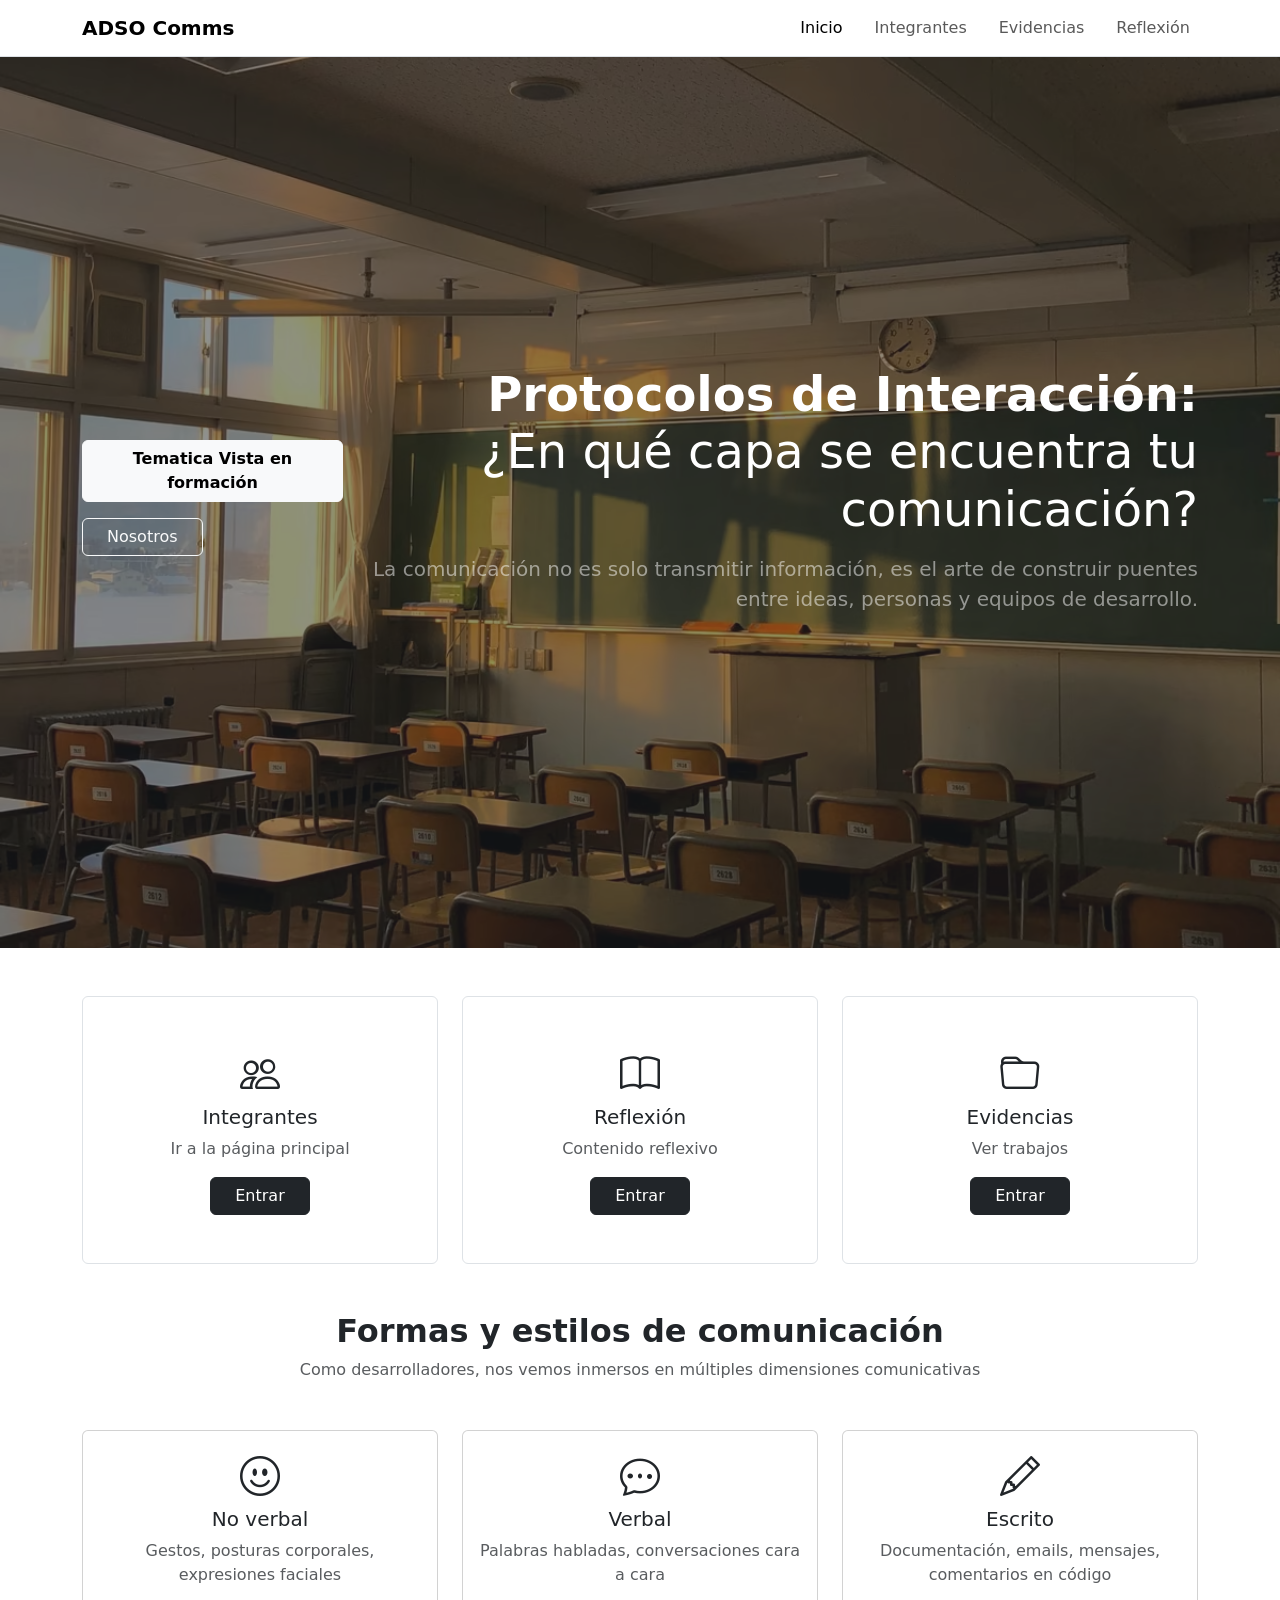
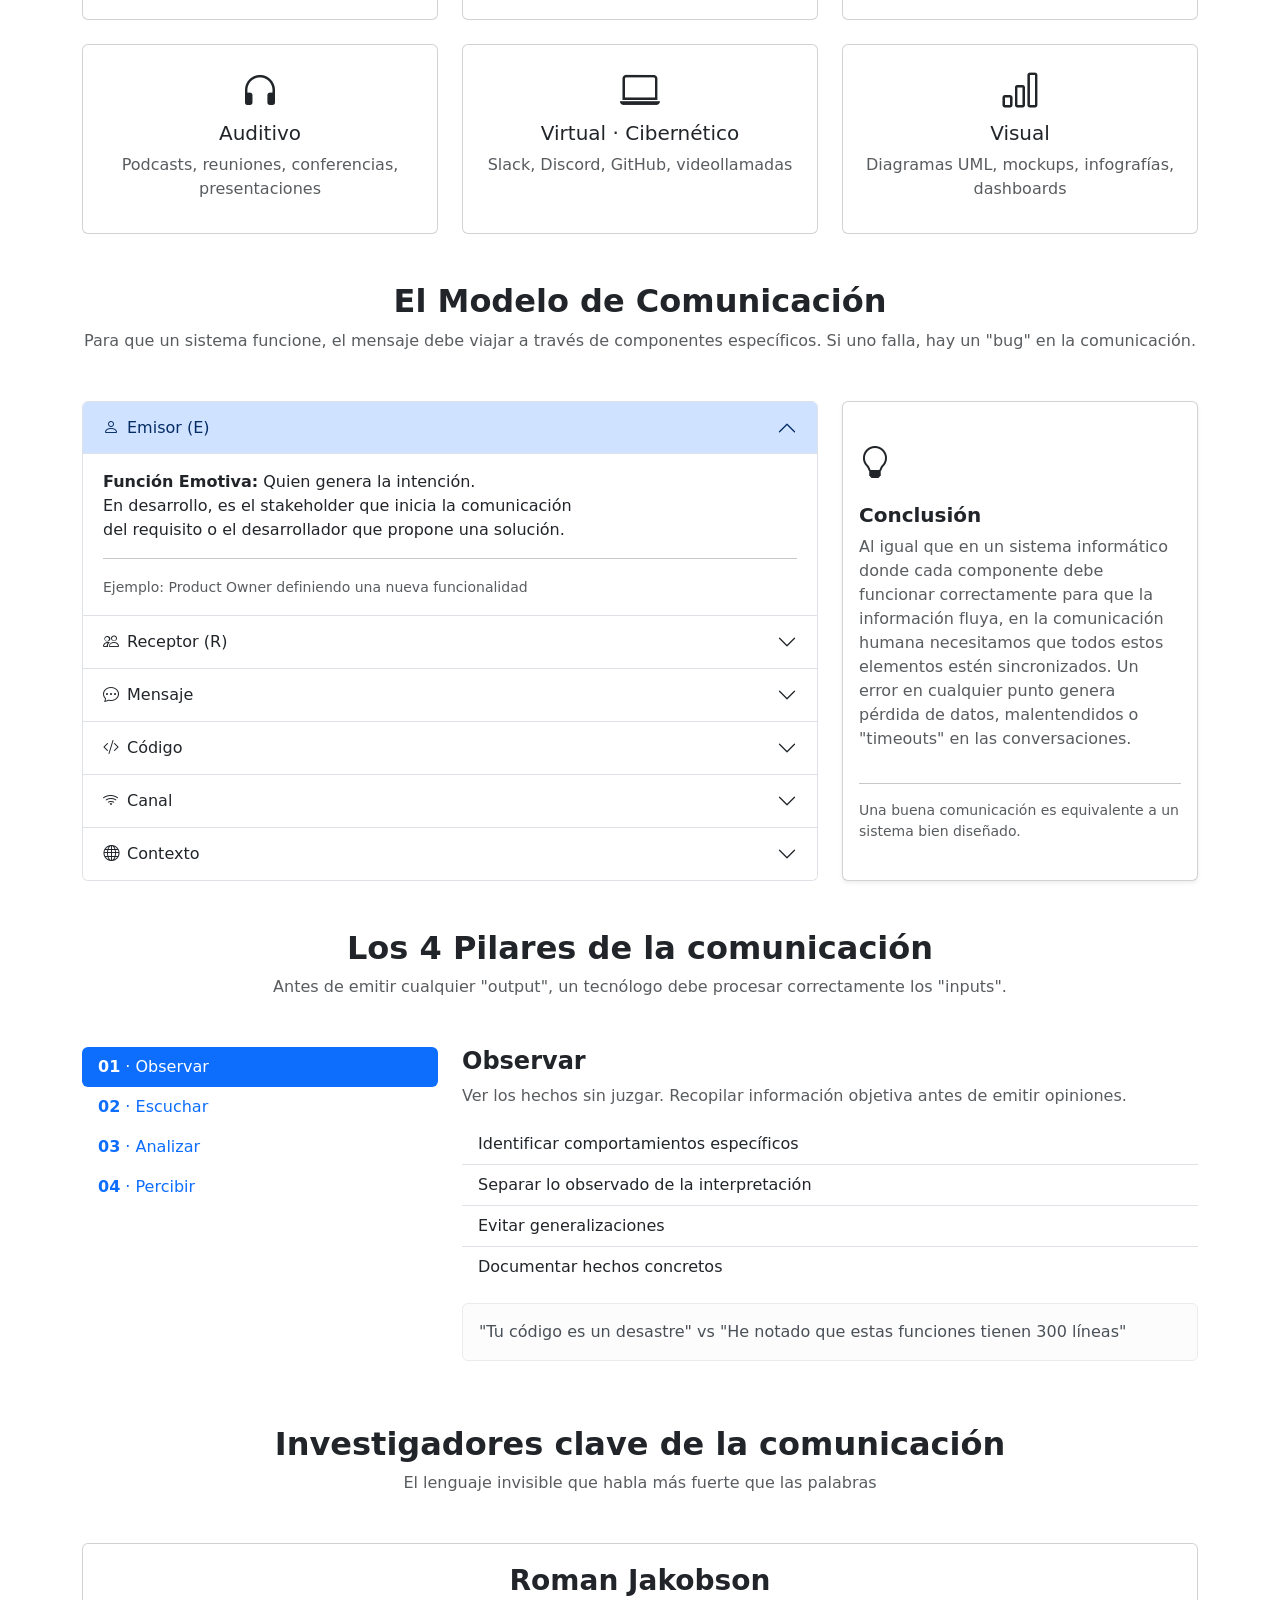
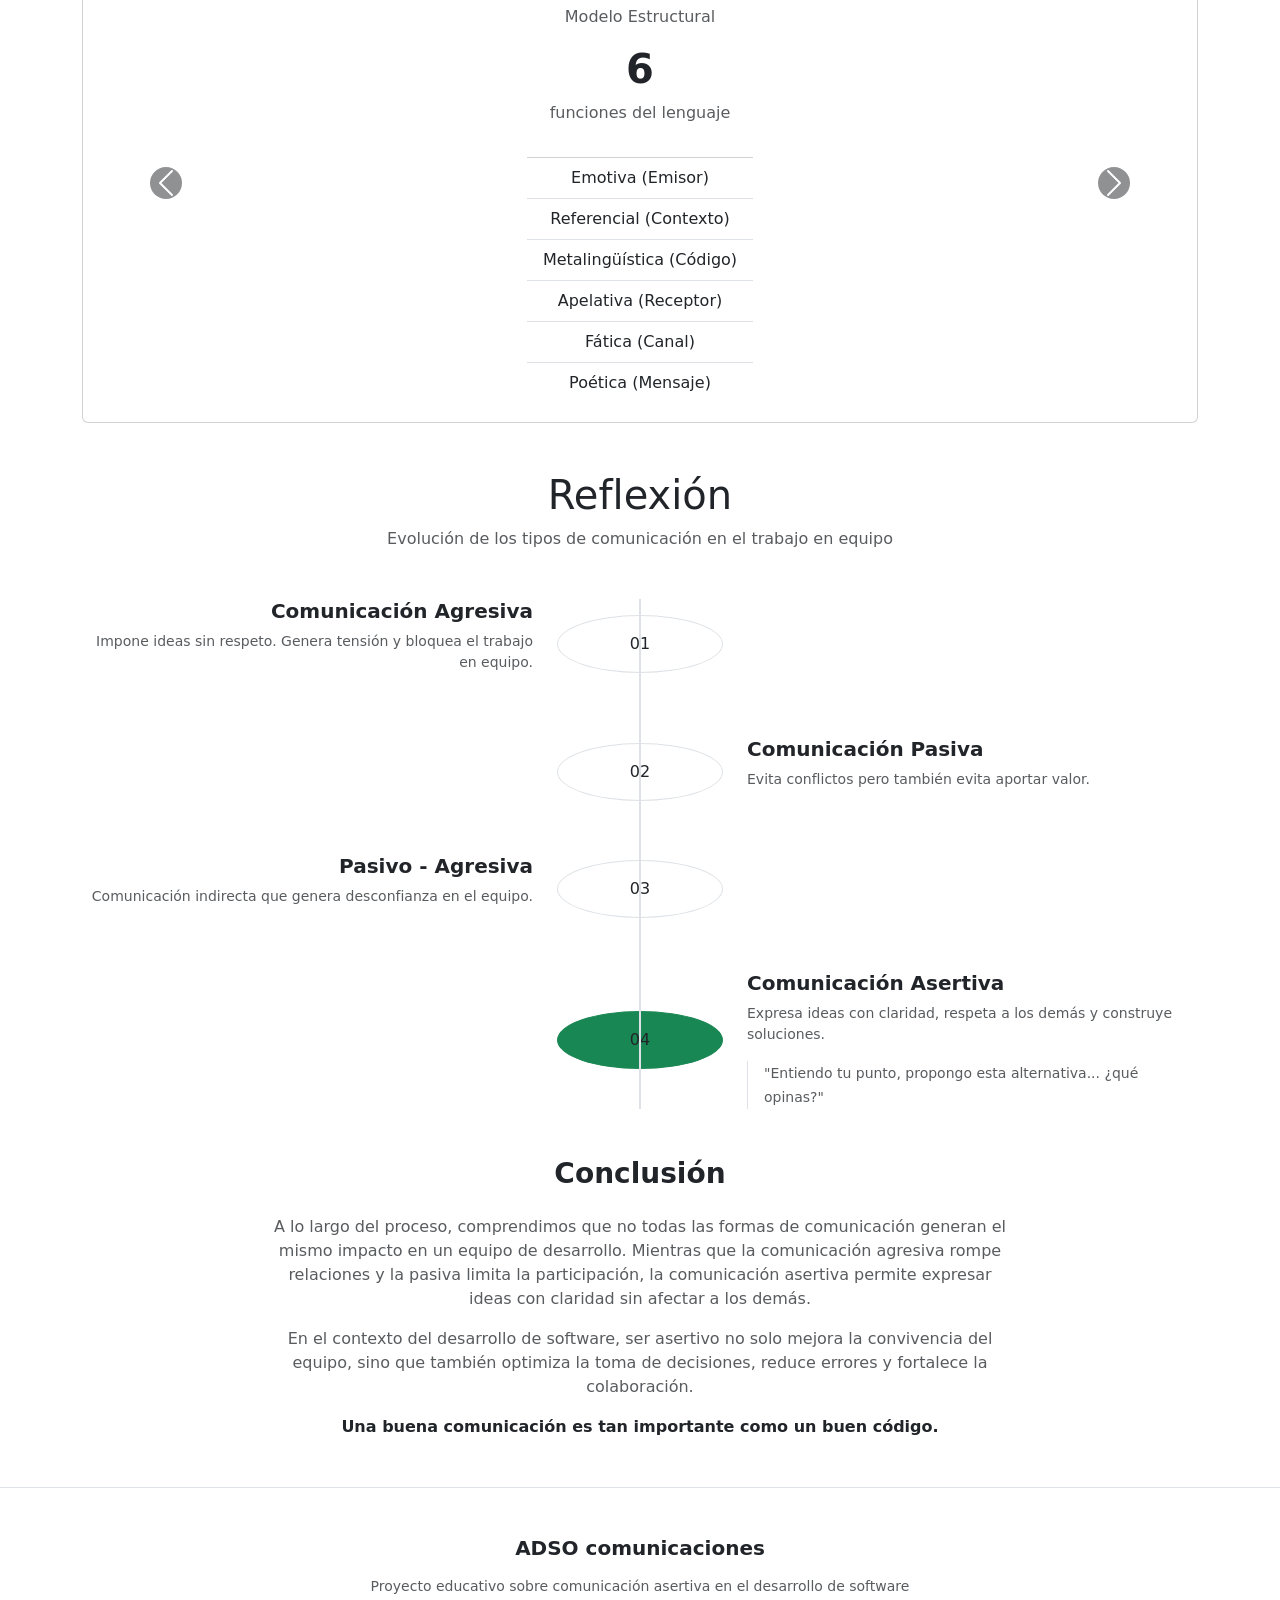
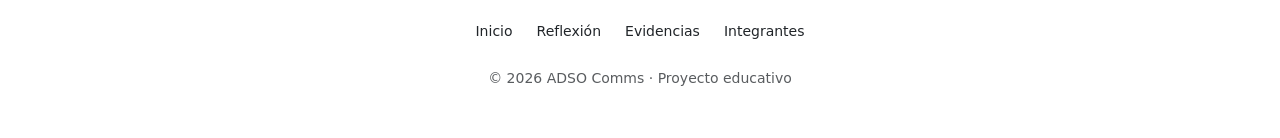
==== index.html @ 1f2e99f3 "Nombre cambiado a index.html" ====
<!DOCTYPE html>
<html lang="es">
<head>
<meta charset="UTF-8">
<meta name="viewport" content="width=device-width, initial-scale=1.0">
<title>ADSO Comms · Inicio</title>
<link rel="stylesheet" href="index.css">
<link href="https://cdn.jsdelivr.net/npm/bootstrap-icons/font/bootstrap-icons.css" rel="stylesheet">
<link href="https://cdn.jsdelivr.net/npm/bootstrap@5.3.8/dist/css/bootstrap.min.css" rel="stylesheet">
<link href="https://fonts.googleapis.com/css2?family=Syne:wght@400;700;800&family=IBM+Plex+Sans:ital,wght@0,400;0,600;1,400&family=IBM+Plex+Mono:wght@400;600&display=swap" rel="stylesheet">

</head>
<body class="pt-5">

<nav class="navbar navbar-expand-lg bg-white border-bottom fixed-top">
  <div class="container">

    <a class="navbar-brand fw-bold" href="inicio.html">ADSO Comms</a>

    <button class="navbar-toggler" type="button" data-bs-toggle="collapse" data-bs-target="#menu">
      <span class="navbar-toggler-icon"></span>
    </button>

    <div class="collapse navbar-collapse justify-content-end" id="menu">
      <ul class="navbar-nav gap-3">
        <li class="nav-item">
          <a class="nav-link active" href="inicio.html">Inicio</a>
        </li>
        <li class="nav-item">
          <a class="nav-link" href="integrantes.html">Integrantes</a>
        </li>
        <li class="nav-item">
          <a class="nav-link" href="evidencias.html">Evidencias</a>
        </li>
        <li class="nav-item">
          <a class="nav-link" href="integrantes.html#reflexion">Reflexión</a>
        </li>
      </ul>
    </div>
  </div>
</nav>

<section class="vh-100 d-flex align-items-center text-white position-relative"
         style="background: url('hero.avif')  center/cover no-repeat;">

  <!-- Overlay -->
  <div class="position-absolute top-0 start-0 w-100 h-100 bg-dark opacity-50"></div>

  <div class="container position-relative">
    <div class="row align-items-center">

      <!-- IZQUIERDA → BOTONES -->
      <div class="col-lg-3 d-flex justify-content-lg-start justify-content-center">
        <div class="d-flex gap-3 flex-wrap">
          <a href="#tematica" class="btn btn-light px-4 fw-semibold">
            Tematica Vista en formación
          </a>

          <a href="#footer" class="btn btn-outline-light px-4">
            Nosotros
          </a>
        </div>
      </div>

      <!-- DERECHA → TEXTO -->
      <div class="col-lg-9 text-lg-end text-center">

        <h1 class="fw-bold display-5">
          Protocolos de Interacción:<br>
          <span class="fw-light">¿En qué capa se encuentra tu comunicación?</span>
        </h1>

        <p class="lead mt-3 text-white-50">
          La comunicación no es solo transmitir información, es el arte de construir puentes entre ideas, personas y equipos de desarrollo.
        </p>

      </div>

    </div>
  </div>

</section>


<section class="container my-5">
  <div class="row g-4">

    <div class="col-md-4">
      <div class="card text-center border">
        <div class="card-body py-5">
          <i class="bi bi-people fs-1 mb-3"></i>
          <h5 class="card-title">Integrantes</h5>
          <p class="text-muted">Ir a la página principal</p>
          <a href="integrantes.html" class="btn btn-dark px-4">Entrar</a>
        </div>
      </div>
    </div>

    <div class="col-md-4">
      <div class="card text-center border">
        <div class="card-body py-5">
          <i class="bi bi-book fs-1 mb-3"></i>
          <h5 class="card-title">Reflexión</h5>
          <p class="text-muted">Contenido reflexivo</p>
          <a href="integrantes.html#reflexion" class="btn btn-dark px-4">Entrar</a>
        </div>
      </div>
    </div>

    <div class="col-md-4">
      <div class="card text-center border">
        <div class="card-body py-5">
          <i class="bi bi-folder fs-1 mb-3"></i>
          <h5 class="card-title">Evidencias</h5>
          <p class="text-muted">Ver trabajos</p>
          <a href="evidencias.html" class="btn btn-dark px-4">Entrar</a>
        </div>
      </div>
    </div>
  </div>
</section>

<section class="container my-5" id="tematica">

  <!-- TÍTULO -->
  <div class="text-center mb-5">
    <h2 class="fw-bold">Formas y estilos de comunicación</h2>
    <p class="text-muted">
      Como desarrolladores, nos vemos inmersos en múltiples dimensiones comunicativas
    </p>
  </div>

  <!-- GRID -->
  <div class="row g-4">

    <!-- ITEM -->
    <div class="col-md-4">
      <div class="card text-center h-100">
        <div class="card-body">
          <i class="bi bi-emoji-smile fs-1 mb-3"></i>
          <h5>No verbal</h5>
          <p class="text-muted">Gestos, posturas corporales, expresiones faciales</p>
        </div>
      </div>
    </div>

    <div class="col-md-4">
      <div class="card text-center h-100">
        <div class="card-body">
          <i class="bi bi-chat-dots fs-1 mb-3"></i>
          <h5>Verbal</h5>
          <p class="text-muted">Palabras habladas, conversaciones cara a cara</p>
        </div>
      </div>
    </div>

    <div class="col-md-4">
      <div class="card text-center h-100">
        <div class="card-body">
          <i class="bi bi-pencil fs-1 mb-3"></i>
          <h5>Escrito</h5>
          <p class="text-muted">Documentación, emails, mensajes, comentarios en código</p>
        </div>
      </div>
    </div>

    <div class="col-md-4">
      <div class="card text-center h-100">
        <div class="card-body">
          <i class="bi bi-headphones fs-1 mb-3"></i>
          <h5>Auditivo</h5>
          <p class="text-muted">Podcasts, reuniones, conferencias, presentaciones</p>
        </div>
      </div>
    </div>

    <div class="col-md-4">
      <div class="card text-center h-100">
        <div class="card-body">
          <i class="bi bi-laptop fs-1 mb-3"></i>
          <h5>Virtual · Cibernético</h5>
          <p class="text-muted">Slack, Discord, GitHub, videollamadas</p>
        </div>
      </div>
    </div>

    <div class="col-md-4">
      <div class="card text-center h-100">
        <div class="card-body">
          <i class="bi bi-bar-chart fs-1 mb-3"></i>
          <h5>Visual</h5>
          <p class="text-muted">Diagramas UML, mockups, infografías, dashboards</p>
        </div>
      </div>
    </div>

  </div>

</section>

<div class="divider"></div>

<section class="container my-5">

  <!-- TITULO -->
  <div class="text-center mb-5">
    <h2 class="fw-bold">El Modelo de Comunicación</h2>
    <p class="text-muted">
      Para que un sistema funcione, el mensaje debe viajar a través de componentes específicos.
      Si uno falla, hay un "bug" en la comunicación.
    </p>
  </div>

  <div class="row g-4">

    <!-- IZQUIERDA → ACCORDION -->
    <div class="col-lg-8">

      <div class="accordion" id="modeloComunicacion">

        <!-- EMISOR -->
        <div class="accordion-item">
          <h2 class="accordion-header">
            <button class="accordion-button" data-bs-toggle="collapse" data-bs-target="#emisor">
              <i class="bi bi-person me-2"></i> Emisor (E)
            </button>
          </h2>
          <div id="emisor" class="accordion-collapse collapse show" data-bs-parent="#modeloComunicacion">
            <div class="accordion-body">
              <strong>Función Emotiva:</strong> Quien genera la intención. <br>
              En desarrollo, es el stakeholder que inicia la comunicación <br>
              del requisito o el desarrollador que propone una solución.
              <hr>
              <small class="text-muted">Ejemplo: Product Owner definiendo una nueva funcionalidad</small>
            </div>
          </div>
        </div>

        <!-- RECEPTOR -->
        <div class="accordion-item">
          <h2 class="accordion-header">
            <button class="accordion-button collapsed" data-bs-toggle="collapse" data-bs-target="#receptor">
              <i class="bi bi-people me-2"></i> Receptor (R)
            </button>
          </h2>
          <div id="receptor" class="accordion-collapse collapse" data-bs-parent="#modeloComunicacion">
            <div class="accordion-body">
              <strong>Función Apelativa:</strong> Quien procesa la información. <br>
              El equipo de desarrollo que recibe y ejecuta las órdenes o el cliente <br>
              que recibe actualizaciones.
              <hr>
              <small class="text-muted">Ejemplo: Equipo Scrum recibiendo user stories</small>
            </div>
          </div>
        </div>

        <!-- MENSAJE -->
        <div class="accordion-item">
          <h2 class="accordion-header">
            <button class="accordion-button collapsed" data-bs-toggle="collapse" data-bs-target="#mensaje">
              <i class="bi bi-chat-dots me-2"></i> Mensaje
            </button>
          </h2>
          <div id="mensaje" class="accordion-collapse collapse" data-bs-parent="#modeloComunicacion">
            <div class="accordion-body">
              <strong>Función Poética:</strong> El paquete de datos transmitido. <br>
              La información estructurada que contiene el contenido a comunicar.
              <hr>
              <small class="text-muted">Ejemplo: Especificación técnica o documentación de API</small>
            </div>
          </div>
        </div>

        <!-- CODIGO -->
        <div class="accordion-item">
          <h2 class="accordion-header">
            <button class="accordion-button collapsed" data-bs-toggle="collapse" data-bs-target="#codigo">
              <i class="bi bi-code-slash me-2"></i> Código
            </button>
          </h2>
          <div id="codigo" class="accordion-collapse collapse" data-bs-parent="#modeloComunicacion">
            <div class="accordion-body">
              <strong>Función Metalingüística:</strong> El lenguaje o protocolo usado. <br>
              Puede ser lenguaje natural, diagramas UML, o código de programación compartido.
              <hr>
              <small class="text-muted">Ejemplo: JavaScript, diagramas, Jira</small>
            </div>
          </div>
        </div>

        <!-- CANAL -->
        <div class="accordion-item">
          <h2 class="accordion-header">
            <button class="accordion-button collapsed" data-bs-toggle="collapse" data-bs-target="#canal">
              <i class="bi bi-wifi me-2"></i> Canal
            </button>
          </h2>
          <div id="canal" class="accordion-collapse collapse" data-bs-parent="#modeloComunicacion">
            <div class="accordion-body">
              <strong>Función Fática:</strong> El medio físico o virtual por donde viaja el mensaje. <br>
              Si falla el canal, hay un "404" en la comunicación.
              <hr>
              <small class="text-muted">Ejemplo: Slack, Zoom, email</small>
            </div>
          </div>
        </div>

        <!-- CONTEXTO -->
        <div class="accordion-item">
          <h2 class="accordion-header">
            <button class="accordion-button collapsed" data-bs-toggle="collapse" data-bs-target="#contexto">
              <i class="bi bi-globe me-2"></i> Contexto
            </button>
          </h2>
          <div id="contexto" class="accordion-collapse collapse" data-bs-parent="#modeloComunicacion">
            <div class="accordion-body">
              <strong>Función Referencial:</strong> El entorno que da sentido a los datos. <br>
              Sin contexto, el mensaje puede malinterpretarse completamente.
              <hr>
              <small class="text-muted">Ejemplo: Sprint, deadline, tecnologías</small>
            </div>
          </div>
        </div>

      </div>

    </div>

    <!-- DERECHA → CONCLUSIÓN -->
    <div class="col-lg-4">

      <div class="card h-100 shadow-sm">
        <div class="card-body d-flex flex-column justify-content-center">

          <i class="bi bi-lightbulb fs-2 mb-3"></i>

          <h5 class="fw-bold">Conclusión</h5>

          <p class="text-muted">
            Al igual que en un sistema informático donde cada componente debe 
            funcionar correctamente para que la información fluya, en la comunicación 
            humana necesitamos que todos estos elementos estén sincronizados. 
            Un error en cualquier punto genera pérdida de datos, malentendidos o "timeouts" 
            en las conversaciones.
          </p>

          <hr>

          <small class="text-muted">
            Una buena comunicación es equivalente a un sistema bien diseñado.
          </small>

        </div>
      </div>

    </div>

  </div>

</section>


<div class="divider"></div>
<section class="container my-5">

  <!-- TITULO -->
  <div class="text-center mb-5">
    <h2 class="fw-bold">Los 4 Pilares de la comunicación</h2>
    <p class="text-muted">
      Antes de emitir cualquier "output", un tecnólogo debe procesar correctamente los "inputs".
    </p>
  </div>

  <div class="row">

    <!-- IZQUIERDA → PILARES -->
    <div class="col-lg-4 mb-4">

      <div class="nav flex-column nav-pills" id="pilares-tab" role="tablist">

        <button class="nav-link active text-start" data-bs-toggle="pill" data-bs-target="#p1">
          <strong>01</strong> · Observar
        </button>

        <button class="nav-link text-start" data-bs-toggle="pill" data-bs-target="#p2">
          <strong>02</strong> · Escuchar
        </button>

        <button class="nav-link text-start" data-bs-toggle="pill" data-bs-target="#p3">
          <strong>03</strong> · Analizar
        </button>

        <button class="nav-link text-start" data-bs-toggle="pill" data-bs-target="#p4">
          <strong>04</strong> · Percibir
        </button>

      </div>

    </div>

    <!-- DERECHA → CONTENIDO -->
    <div class="col-lg-8">

      <div class="tab-content">

        <!-- OBSERVAR -->
        <div class="tab-pane fade show active" id="p1">

          <h4 class="fw-bold">Observar</h4>
          <p class="text-muted">
            Ver los hechos sin juzgar. Recopilar información objetiva antes de emitir opiniones.
          </p>

          <ul class="list-group list-group-flush mb-3">
            <li class="list-group-item">Identificar comportamientos específicos</li>
            <li class="list-group-item">Separar lo observado de la interpretación</li>
            <li class="list-group-item">Evitar generalizaciones</li>
            <li class="list-group-item">Documentar hechos concretos</li>
          </ul>

          <div class="alert alert-light">
            "Tu código es un desastre" vs "He notado que estas funciones tienen 300 líneas"
          </div>

        </div>

        <!-- ESCUCHAR -->
        <div class="tab-pane fade" id="p2">

          <h4 class="fw-bold">Escuchar</h4>
          <p class="text-muted">
            Atención activa al cliente o equipo. No solo oír, sino comprender el mensaje completo.
          </p>

          <div class="alert alert-light">
            Leer completamente las user stories antes de estimar evita errores de comunicación.
          </div>

        </div>

        <!-- ANALIZAR -->
        <div class="tab-pane fade" id="p3">

          <h4 class="fw-bold">Analizar</h4>
          <p class="text-muted">
            Procesar la información de forma lógica y aplicar pensamiento crítico.
          </p>

          <div class="alert alert-light">
            Como en debugging: reproduce el error antes de proponer una solución.
          </div>

        </div>

        <!-- PERCIBIR -->
        <div class="tab-pane fade" id="p4">

          <h4 class="fw-bold">Percibir</h4>
          <p class="text-muted">
            Entender el contexto y reconocer emociones propias y ajenas.
          </p>

          <div class="alert alert-light">
            La asertividad surge al combinar correctamente los 4 pilares.
          </div>

        </div>

      </div>

    </div>

  </div>

</section>
<div class="divider"></div>

<section class="container my-5">

  <!-- TITULO -->
  <div class="text-center mb-5">
    <h2 class="fw-bold">Investigadores clave de la comunicación</h2>
    <p class="text-muted">
      El lenguaje invisible que habla más fuerte que las palabras
    </p>
  </div>

  <!-- CAROUSEL -->
  <div id="investCarousel" class="carousel slide" data-bs-ride="carousel">
  <div class="carousel-inner fixed-carousel">

      <!-- JAKOBSON -->
      <div class="carousel-item active">
        <div class="card text-center p-4">

          <h3 class="fw-bold">Roman Jakobson</h3>
          <p class="text-muted">Modelo Estructural</p>

          <h1 class="fw-bold">6</h1>
          <p class="text-muted">funciones del lenguaje</p>

          <ul class="list-group list-group-flush mt-3">
            <li class="list-group-item">Emotiva (Emisor)</li>
            <li class="list-group-item">Referencial (Contexto)</li>
            <li class="list-group-item">Metalingüística (Código)</li>
            <li class="list-group-item">Apelativa (Receptor)</li>
            <li class="list-group-item">Fática (Canal)</li>
            <li class="list-group-item">Poética (Mensaje)</li>
          </ul>

        </div>
      </div>

      <!-- EKMAN -->
      <div class="carousel-item">
        <div class="card text-center p-4">

          <h3 class="fw-bold">Paul Ekman</h3>
          <p class="text-muted">Microexpresiones</p>

          <h1 class="fw-bold">7</h1>
          <p class="text-muted">emociones universales</p>

          <ul class="list-group list-group-flush mt-3">
            <li class="list-group-item">Alegría</li>
            <li class="list-group-item">Ira</li>
            <li class="list-group-item">Sorpresa</li>
            <li class="list-group-item">Tristeza</li>
            <li class="list-group-item">Miedo</li>
            <li class="list-group-item">Asco</li>
            <li class="list-group-item">Desprecio</li>
          </ul>

        </div>
      </div>

      <!-- MEHRABIAN -->
      <div class="carousel-item">
        <div class="card text-center p-4">

          <h3 class="fw-bold">Albert Mehrabian</h3>
          <p class="text-muted">Regla 7-38-55</p>

          <h5 class="fw-bold mt-3">Distribución del impacto comunicativo</h5>
          <p class="text-muted">lenguaje corporal</p>

          <div class="mt-3">

            <!-- ITEM -->
            <div class="row align-items-center mb- small">
              <div class="col-5">Palabras</div>
              <div class="col-4">
                <div class="progress" style="height: 6px;">
                  <div class="progress-bar" style="width: 7%"></div>
                </div>
              </div>
              <div class="col-3 text-end">7%</div>
            </div>

            <!-- ITEM -->
            <div class="row align-items-center mb-2 small">
              <div class="col-5 text-nowrap">Tono de voz</div>
              <div class="col-4">
                <div class="progress" style="height: 6px;">
                  <div class="progress-bar bg-secondary" style="width: 38%"></div>
                </div>
              </div>
              <div class="col-3 text-end text-nowrap">38%</div>
            </div>

            <!-- ITEM -->
            <div class="row align-items-center small">
              <div class="col-5 ">Lenguaje corporal</div>
              <div class="col-4">
                <div class="progress" style="height: 6px;">
                  <div class="progress-bar bg-dark" style="width: 55%"></div>
                </div>
              </div>
              <div class="col-3 text-end">55%</div>
            </div>

          </div>
        </div>
      </div>

    </div>

    <!-- BOTONES -->
    <button class="carousel-control-prev" type="button" data-bs-target="#investCarousel" data-bs-slide="prev">
      <span class="carousel-control-prev-icon bg-dark rounded-circle"></span>
    </button>

    <button class="carousel-control-next" type="button" data-bs-target="#investCarousel" data-bs-slide="next">
      <span class="carousel-control-next-icon bg-dark rounded-circle"></span>
    </button>

  </div>

</section>

<section class="container my-5">

  <!-- TITULO -->
  <div class="text-center mb-5">
    <h1 class="fw-light">Reflexión</h1>
    <p class="text-muted">
      Evolución de los tipos de comunicación en el trabajo en equipo
    </p>
  </div>

  <div class="position-relative">

    <!-- LINEA -->
    <div class="position-absolute top-0 start-50 translate-middle-x h-100 border"></div>

    <!-- ITEM -->
    <div class="row mb-5 align-items-center">

      <div class="col-md-5 text-end">
        <h5 class="fw-semibold">Comunicación Agresiva</h5>
        <p class="text-muted small">
          Impone ideas sin respeto. Genera tensión y bloquea el trabajo en equipo.
        </p>
      </div>

      <div class="col-md-2 text-center">
        <div class="rounded-circle border p-3">01</div>
      </div>

      <div class="col-md-5"></div>

    </div>

    <!-- ITEM -->
    <div class="row mb-5 align-items-center">

      <div class="col-md-5"></div>

      <div class="col-md-2 text-center">
        <div class="rounded-circle border p-3 bg-white">02</div>
      </div>

      <div class="col-md-5">
        <h5 class="fw-semibold">Comunicación Pasiva</h5>
        <p class="text-muted small">
          Evita conflictos pero también evita aportar valor.
        </p>
      </div>

    </div>

    <!-- ITEM -->
    <div class="row mb-5 align-items-center">

      <div class="col-md-5 text-end">
        <h5 class="fw-semibold">Pasivo - Agresiva</h5>
        <p class="text-muted small">
          Comunicación indirecta que genera desconfianza en el equipo.
        </p>
      </div>

      <div class="col-md-2 text-center">
        <div class="rounded-circle border p-3 bg-white">03</div>
      </div>

      <div class="col-md-5"></div>

    </div>

    <!-- DESTACADO -->
    <div class="row mb-5 align-items-center">

      <div class="col-md-5"></div>

      <div class="col-md-2 text-center">
        <div class="rounded-circle border border-success p-3 bg-success text-dark">
          04
        </div>
      </div>

      <div class="col-md-5">
        <h5 class="fw-bold">Comunicación Asertiva</h5>
        <p class="text-muted small">
          Expresa ideas con claridad, respeta a los demás y construye soluciones.
        </p>

        <div class="border-start ps-3 mt-3">
          <small class="text-muted">
            "Entiendo tu punto, propongo esta alternativa... ¿qué opinas?"
          </small>
        </div>
      </div>

    </div>

  </div>

</section>

<section class="container my-5 text-center">

  <div class="col-lg-8 mx-auto">

    <h3 class="fw-semibold mb-4">Conclusión</h3>

    <p class="text-muted">
      A lo largo del proceso, comprendimos que no todas las formas de comunicación
      generan el mismo impacto en un equipo de desarrollo. Mientras que la comunicación
      agresiva rompe relaciones y la pasiva limita la participación, la comunicación
      asertiva permite expresar ideas con claridad sin afectar a los demás.
    </p>

    <p class="text-muted">
      En el contexto del desarrollo de software, ser asertivo no solo mejora la
      convivencia del equipo, sino que también optimiza la toma de decisiones,
      reduce errores y fortalece la colaboración.
    </p>

    <p class="fw-semibold">
      Una buena comunicación es tan importante como un buen código.
    </p>

  </div>

</section>



<footer class="border-top mt-5 py-5" id="footer">
  <div class="container text-center">
    <!-- MARCA -->
    <h5 class="fw-semibold mb-3">ADSO comunicaciones</h5>
    <!-- DESCRIPCIÓN -->
    <p class="text-muted small mb-4">Proyecto educativo sobre comunicación asertiva en el desarrollo de software</p>
    <!-- NAVEGACIÓN -->
    <div class="d-flex justify-content-center gap-4 mb-4 flex-wrap">
      <a href="inicio.html" class="text-dark text-decoration-none small">Inicio</a>
      <a href="integrantes.html#reflexion" class="text-dark text-decoration-none small">Reflexión</a>
      <a href="evidencias.html" class="text-dark text-decoration-none small">Evidencias</a>
      <a href="integrantes.html" class="text-dark text-decoration-none small">Integrantes</a>
    </div>
    <!-- COPYRIGHT -->
    <small class="text-muted">
      © 2026 ADSO Comms · Proyecto educativo
    </small>
  </div>
</footer>

<script src="https://cdn.jsdelivr.net/npm/bootstrap@5.3.8/dist/js/bootstrap.bundle.min.js" integrity="sha384-FKyoEForCGlyvwx9Hj09JcYn3nv7wiPVlz7YYwJrWVcXK/BmnVDxM+D2scQbITxI" crossorigin="anonymous"></script>
</body>
</html>
---- index.css ----
html {
  scroll-behavior: smooth;
}

#reflexion,
#reflexion-omar,
#reflexion-deimer,
#reflexion-jesus {
  scroll-margin-top: 100px;
}

.card:hover {
  transform: translateY(-5px);
  transition: 0.2s;
}


footer a:hover {
  text-decoration: underline;
}

.fixed-carousel {
  height: 480px; /* ajusta a tu gusto */
}

.fixed-carousel .carousel-item {
  height: 100%;
}

.fixed-carousel .carousel-item > div {
  height: 100%;
  display: flex;
  align-items: center;
  justify-content: center;
}
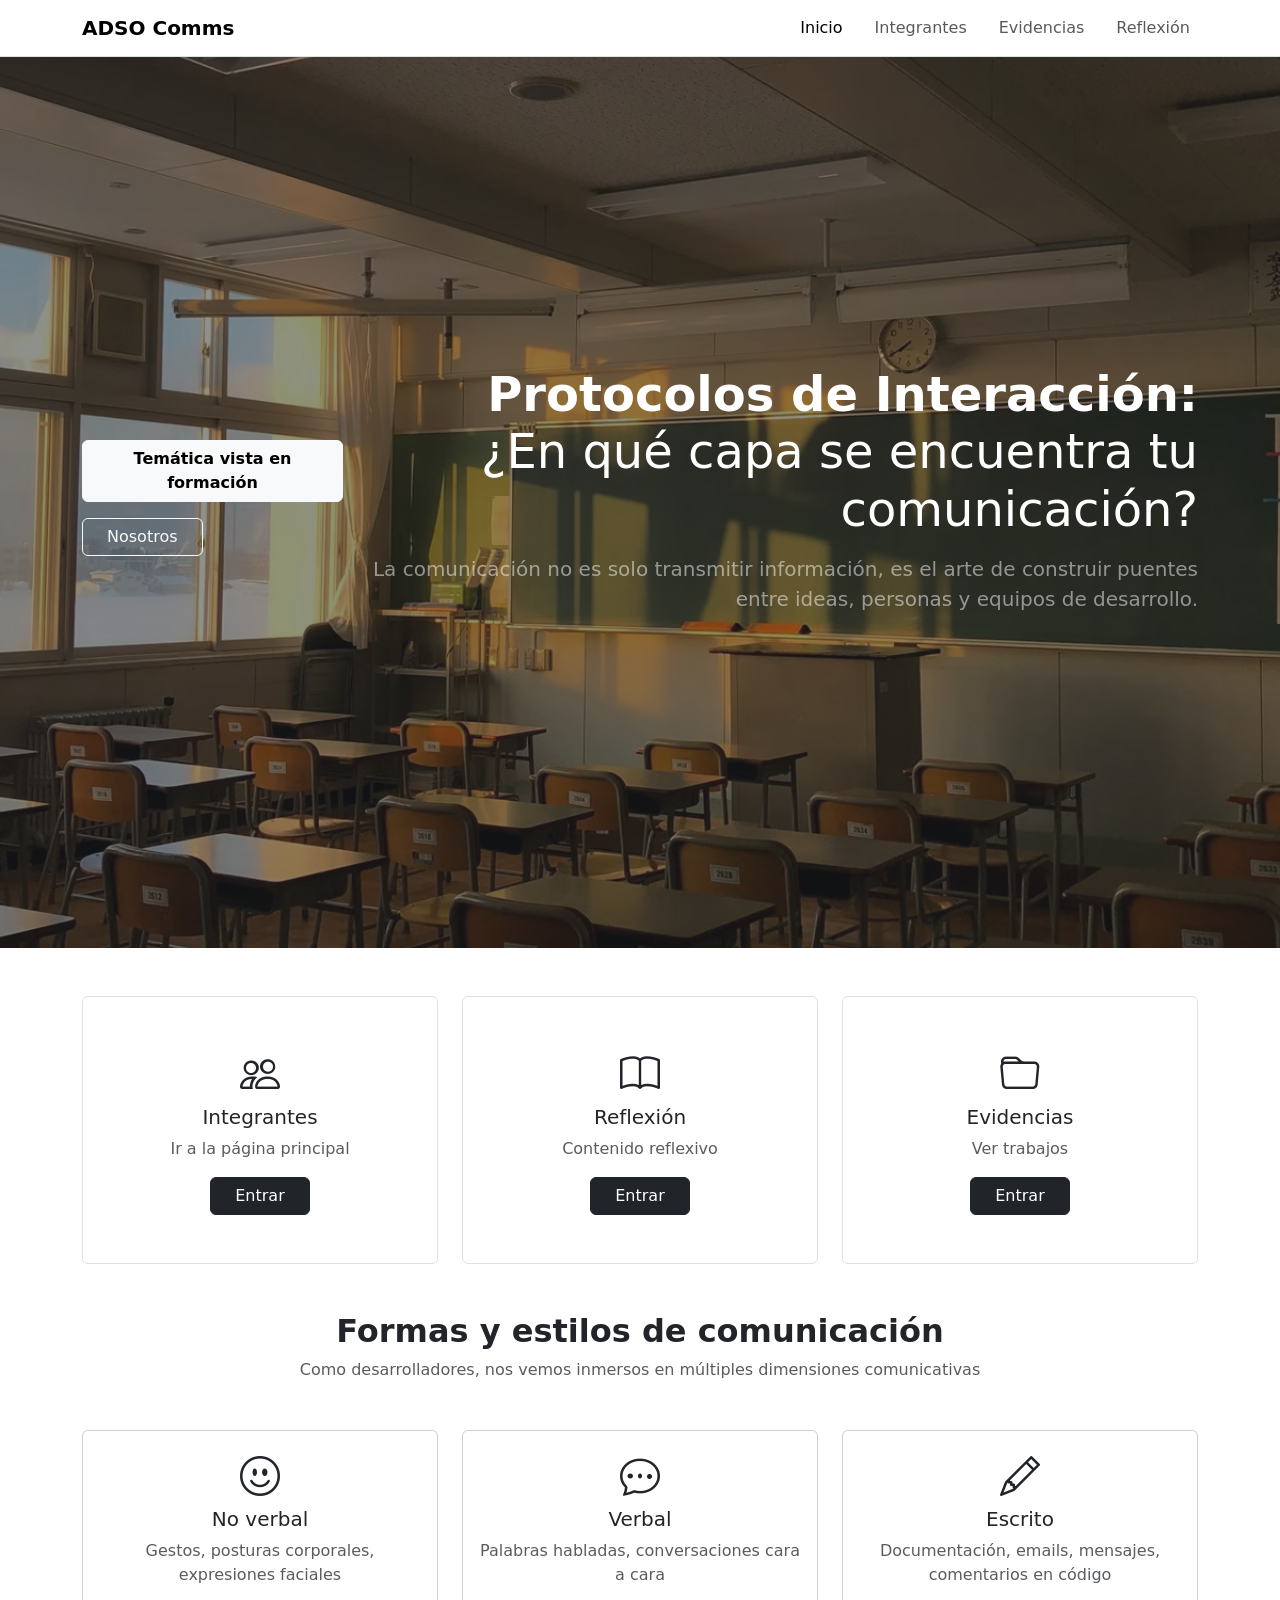
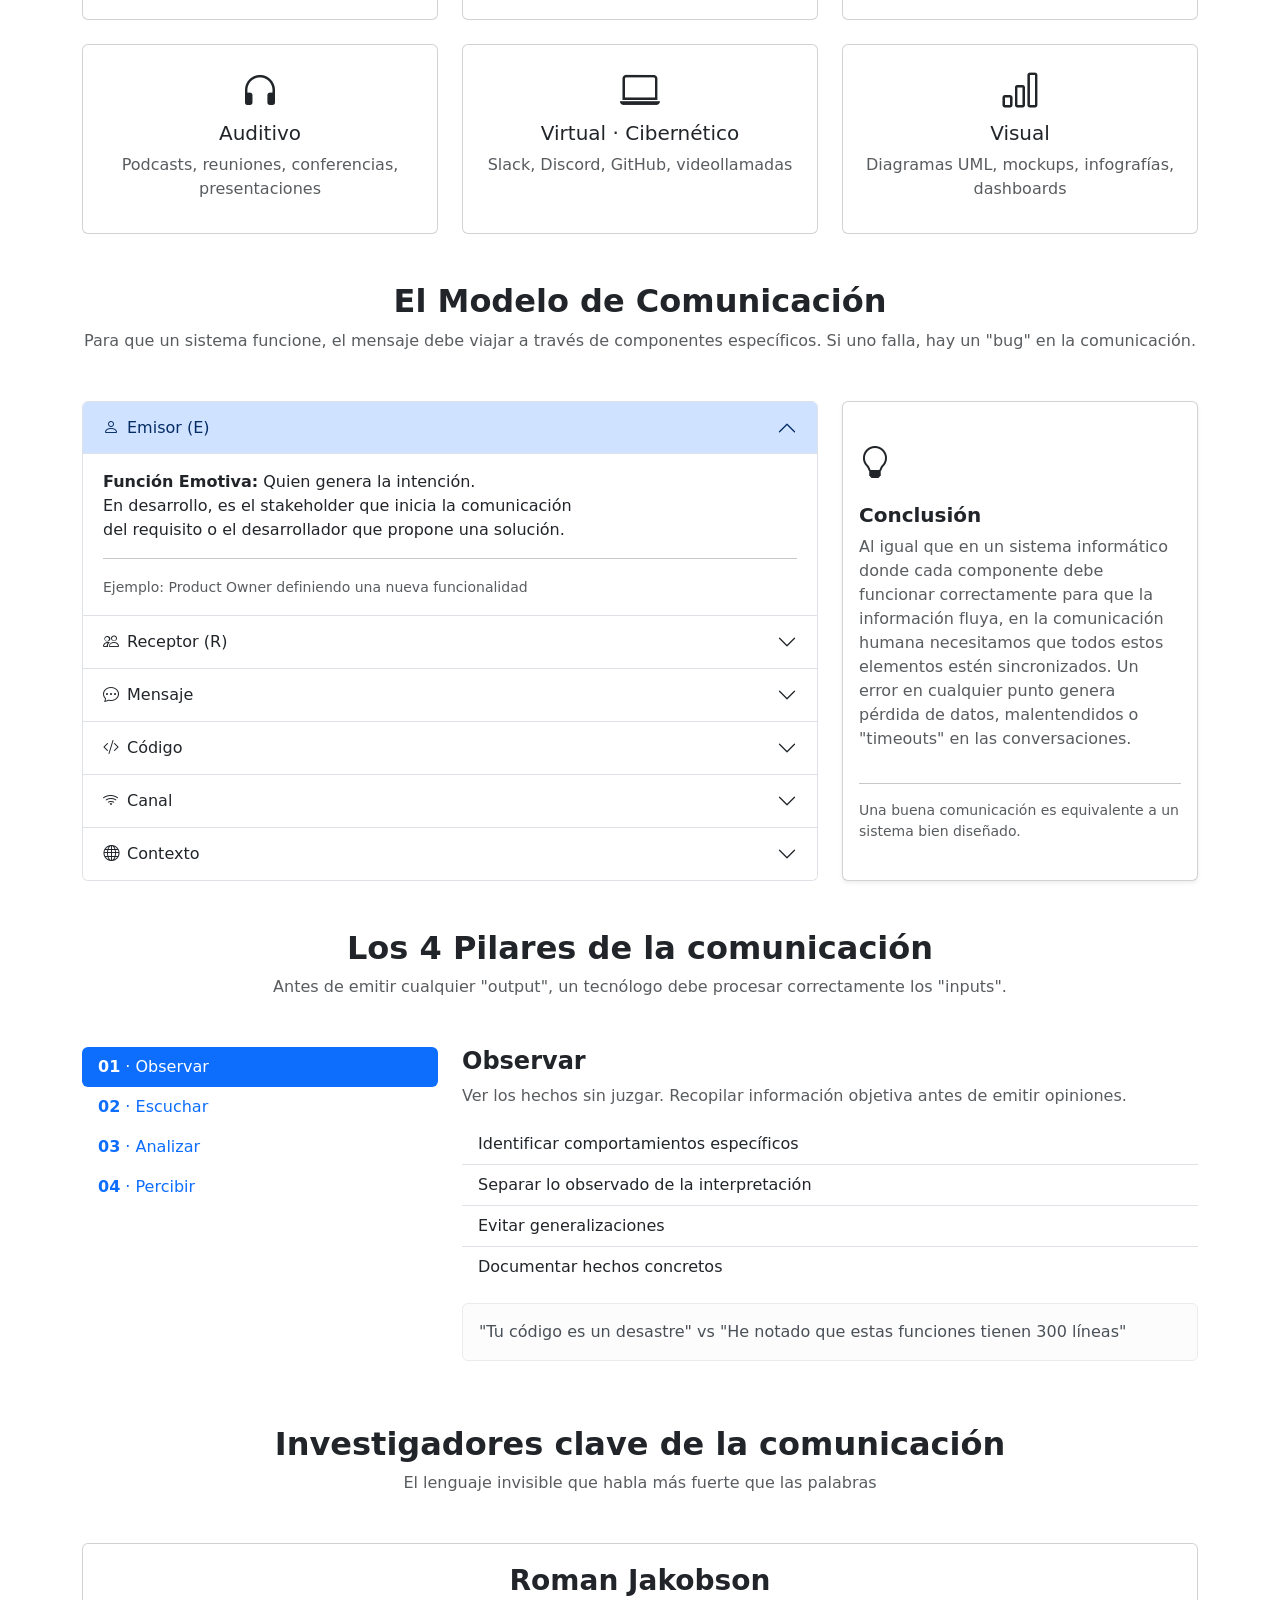
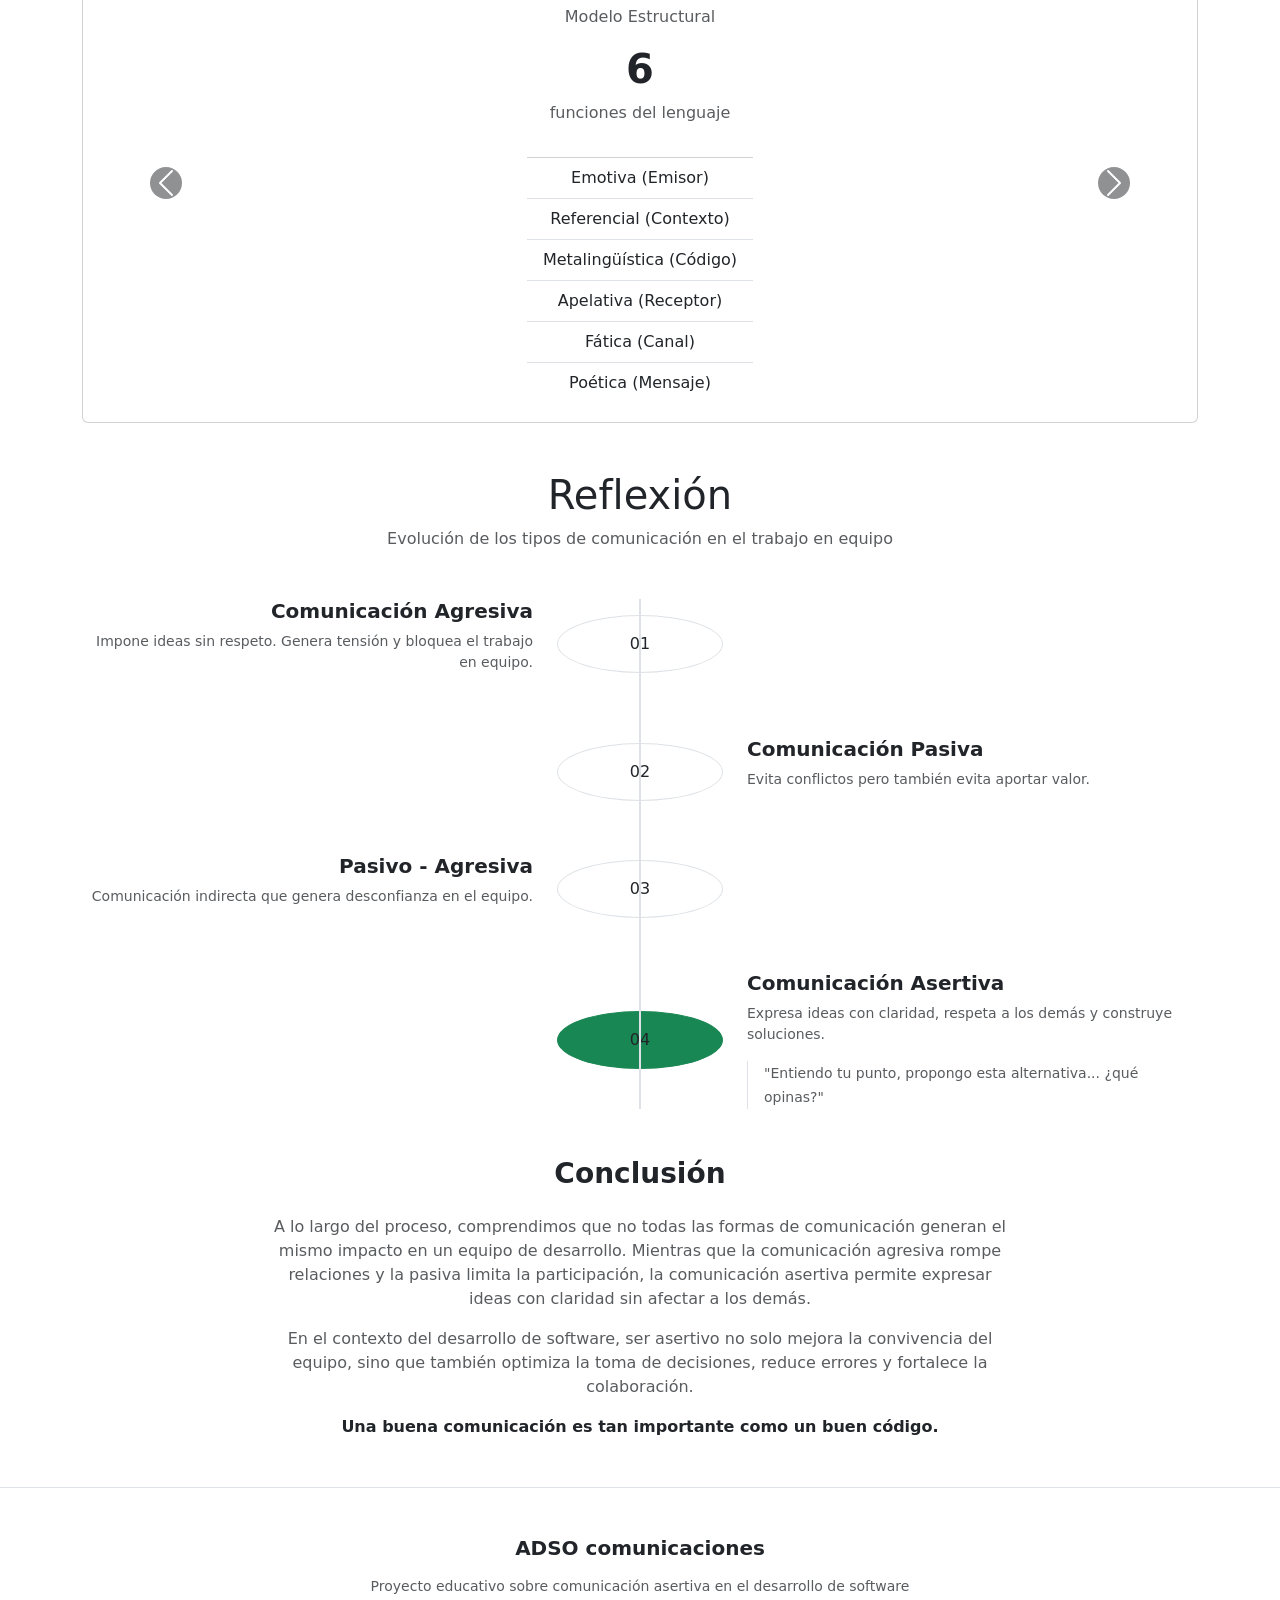
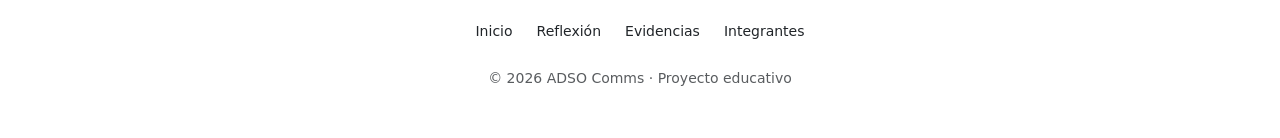
==== commit e0049c7a: "Correcciones ortograficas 1" ====
--- a/index.html
+++ b/index.html
@@ -15,7 +15,7 @@
 <nav class="navbar navbar-expand-lg bg-white border-bottom fixed-top">
   <div class="container">
 
-    <a class="navbar-brand fw-bold" href="inicio.html">ADSO Comms</a>
+    <a class="navbar-brand fw-bold" href="index.html" >ADSO Comms</a>
 
     <button class="navbar-toggler" type="button" data-bs-toggle="collapse" data-bs-target="#menu">
       <span class="navbar-toggler-icon"></span>
@@ -24,16 +24,16 @@
     <div class="collapse navbar-collapse justify-content-end" id="menu">
       <ul class="navbar-nav gap-3">
         <li class="nav-item">
-          <a class="nav-link active" href="inicio.html">Inicio</a>
+          <a class="nav-link active" href="index.html" >Inicio</a>
         </li>
         <li class="nav-item">
-          <a class="nav-link" href="integrantes.html">Integrantes</a>
+          <a class="nav-link" href="integrantescomms.html">Integrantes</a>
         </li>
         <li class="nav-item">
-          <a class="nav-link" href="evidencias.html">Evidencias</a>
+          <a class="nav-link" href="evidenciascomms.html">Evidencias</a>
         </li>
         <li class="nav-item">
-          <a class="nav-link" href="integrantes.html#reflexion">Reflexión</a>
+          <a class="nav-link" href="integrantescomms.html#reflexion">Reflexión</a>
         </li>
       </ul>
     </div>
@@ -53,7 +53,7 @@
       <div class="col-lg-3 d-flex justify-content-lg-start justify-content-center">
         <div class="d-flex gap-3 flex-wrap">
           <a href="#tematica" class="btn btn-light px-4 fw-semibold">
-            Tematica Vista en formación
+            Temática vista en formación
           </a>
 
           <a href="#footer" class="btn btn-outline-light px-4">
@@ -91,7 +91,7 @@
           <i class="bi bi-people fs-1 mb-3"></i>
           <h5 class="card-title">Integrantes</h5>
           <p class="text-muted">Ir a la página principal</p>
-          <a href="integrantes.html" class="btn btn-dark px-4">Entrar</a>
+          <a href="integrantescomms.html" class="btn btn-dark px-4">Entrar</a>
         </div>
       </div>
     </div>
@@ -102,7 +102,7 @@
           <i class="bi bi-book fs-1 mb-3"></i>
           <h5 class="card-title">Reflexión</h5>
           <p class="text-muted">Contenido reflexivo</p>
-          <a href="integrantes.html#reflexion" class="btn btn-dark px-4">Entrar</a>
+          <a href="integrantescomms.html#reflexion" class="btn btn-dark px-4">Entrar</a>
         </div>
       </div>
     </div>
@@ -113,7 +113,7 @@
           <i class="bi bi-folder fs-1 mb-3"></i>
           <h5 class="card-title">Evidencias</h5>
           <p class="text-muted">Ver trabajos</p>
-          <a href="evidencias.html" class="btn btn-dark px-4">Entrar</a>
+          <a href="evidenciascomms.html" class="btn btn-dark px-4">Entrar</a>
         </div>
       </div>
     </div>
@@ -734,10 +734,10 @@
     <p class="text-muted small mb-4">Proyecto educativo sobre comunicación asertiva en el desarrollo de software</p>
     <!-- NAVEGACIÓN -->
     <div class="d-flex justify-content-center gap-4 mb-4 flex-wrap">
-      <a href="inicio.html" class="text-dark text-decoration-none small">Inicio</a>
-      <a href="integrantes.html#reflexion" class="text-dark text-decoration-none small">Reflexión</a>
-      <a href="evidencias.html" class="text-dark text-decoration-none small">Evidencias</a>
-      <a href="integrantes.html" class="text-dark text-decoration-none small">Integrantes</a>
+      <a href="index.html"  class="text-dark text-decoration-none small">Inicio</a>
+      <a href="integrantescomms.html#reflexion" class="text-dark text-decoration-none small">Reflexión</a>
+      <a href="evidenciascomms.html" class="text-dark text-decoration-none small">Evidencias</a>
+      <a href="integrantescomms.html" class="text-dark text-decoration-none small">Integrantes</a>
     </div>
     <!-- COPYRIGHT -->
     <small class="text-muted">
